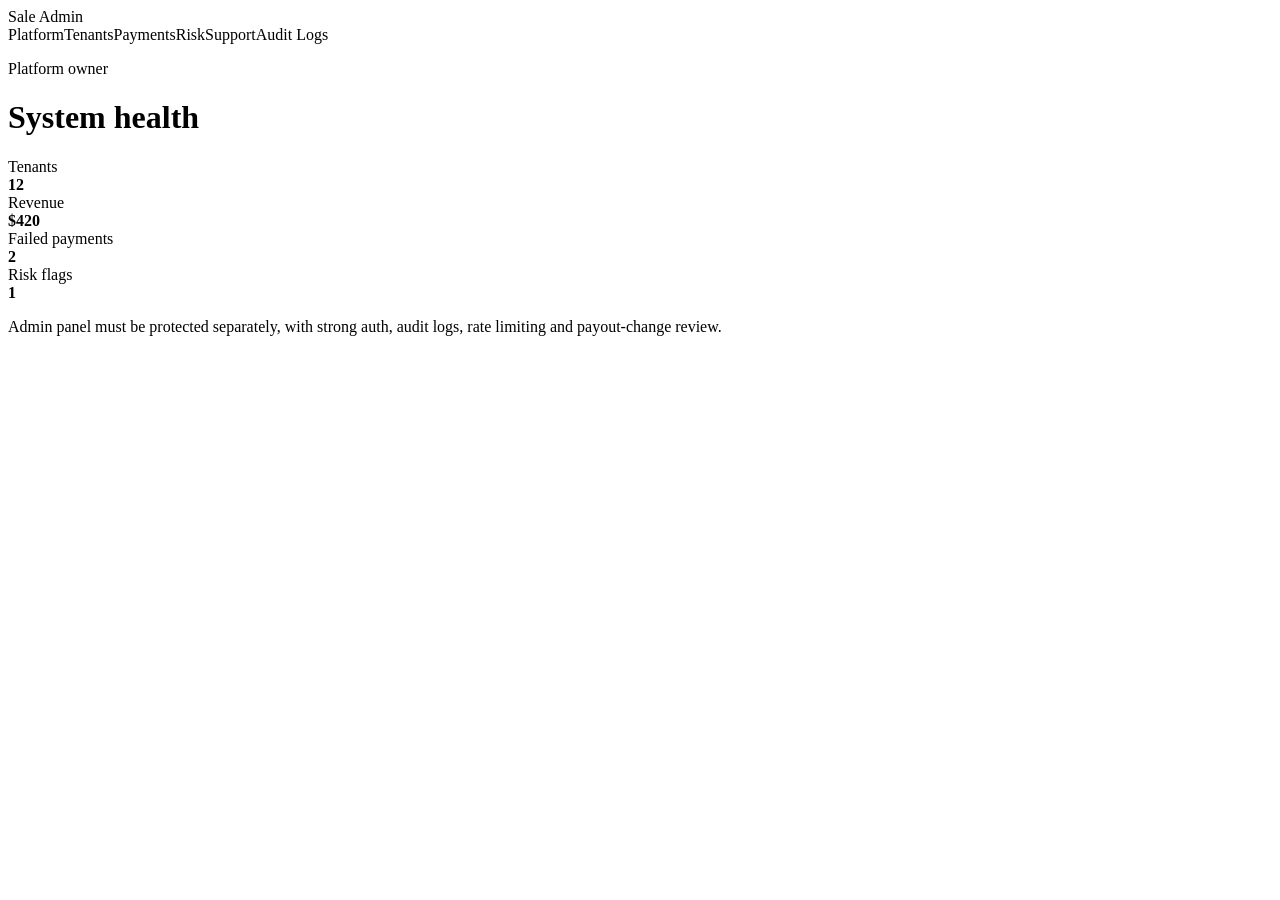
==== public/admin.html @ 6cf2f100 "Add files via upload" ====
<!doctype html><html lang="en"><head><meta charset="utf-8"><meta name="viewport" content="width=device-width,initial-scale=1"><title>Admin | Sale Company</title><link rel="stylesheet" href="assets/css/styles.css"></head><body><div class="dash"><aside class="side"><div class="brand">Sale Admin</div><a class="active">Platform</a><a>Tenants</a><a>Payments</a><a>Risk</a><a>Support</a><a>Audit Logs</a></aside><main class="main"><p class="eyebrow">Platform owner</p><h1>System health</h1><div class="metric-grid"><div class="metric"><span class="muted">Tenants</span><br><strong>12</strong></div><div class="metric"><span class="muted">Revenue</span><br><strong>$420</strong></div><div class="metric"><span class="muted">Failed payments</span><br><strong>2</strong></div><div class="metric"><span class="muted">Risk flags</span><br><strong>1</strong></div></div><p class="notice">Admin panel must be protected separately, with strong auth, audit logs, rate limiting and payout-change review.</p></main></div></body></html>
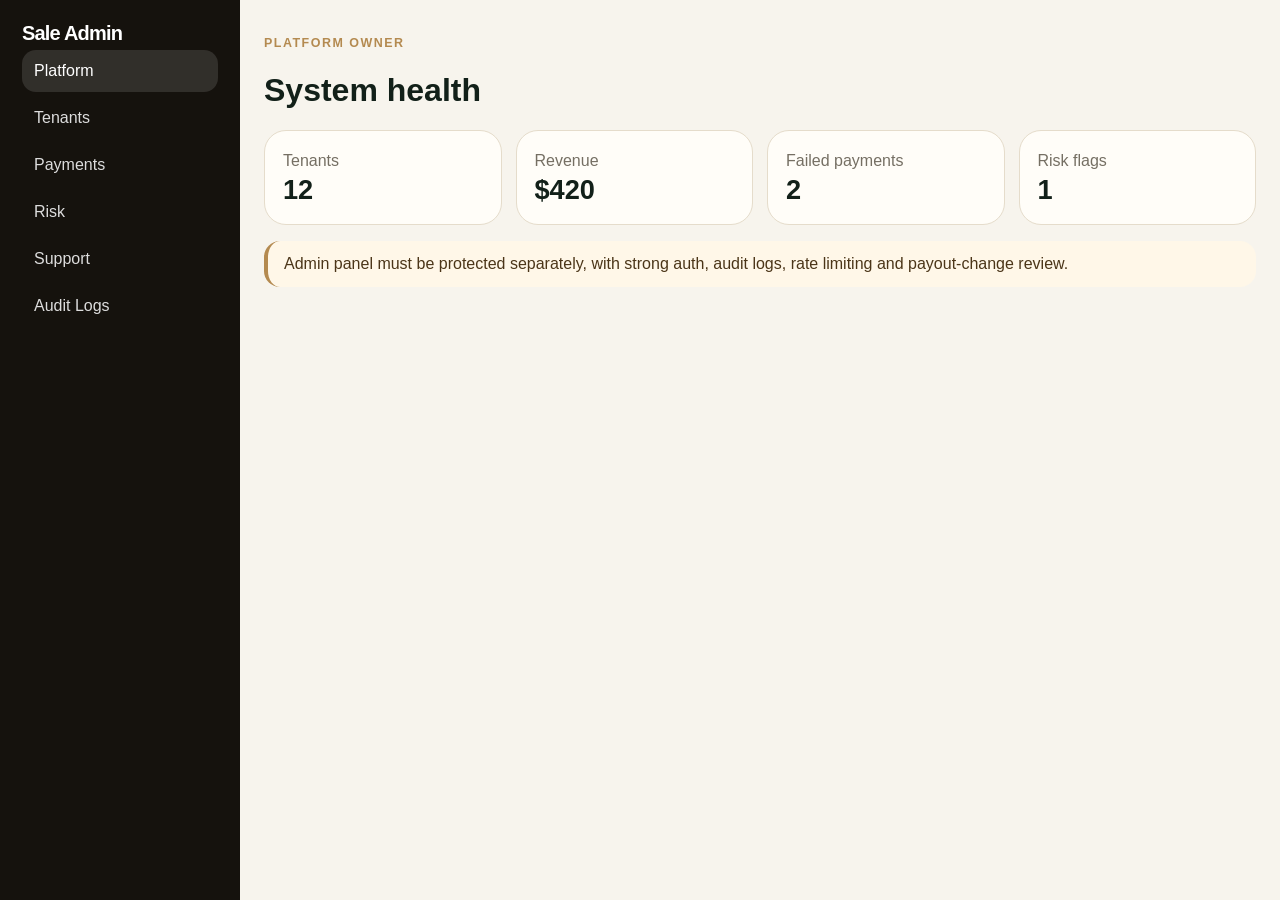
==== commit cbf509d3: "Add files via upload" ====
--- a/public/admin.html
+++ b/public/admin.html
@@ -1 +1,36 @@
-<!doctype html><html lang="en"><head><meta charset="utf-8"><meta name="viewport" content="width=device-width,initial-scale=1"><title>Admin | Sale Company</title><link rel="stylesheet" href="assets/css/styles.css"></head><body><div class="dash"><aside class="side"><div class="brand">Sale Admin</div><a class="active">Platform</a><a>Tenants</a><a>Payments</a><a>Risk</a><a>Support</a><a>Audit Logs</a></aside><main class="main"><p class="eyebrow">Platform owner</p><h1>System health</h1><div class="metric-grid"><div class="metric"><span class="muted">Tenants</span><br><strong>12</strong></div><div class="metric"><span class="muted">Revenue</span><br><strong>$420</strong></div><div class="metric"><span class="muted">Failed payments</span><br><strong>2</strong></div><div class="metric"><span class="muted">Risk flags</span><br><strong>1</strong></div></div><p class="notice">Admin panel must be protected separately, with strong auth, audit logs, rate limiting and payout-change review.</p></main></div></body></html>
+<!doctype html><html lang="en"><head><meta charset="utf-8"><meta name="viewport" content="width=device-width,initial-scale=1"><title>Admin | Sale Company</title><link rel="stylesheet" href="assets/css/styles.css"></head><body><div class="dash"><aside class="side"><div class="brand">Sale Admin</div><a class="active">Platform</a><a>Tenants</a><a>Payments</a><a>Risk</a><a>Support</a><a>Audit Logs</a></aside><main class="main"><p class="eyebrow">Platform owner</p><h1>System health</h1><div class="metric-grid"><div class="metric"><span class="muted">Tenants</span><br><strong>12</strong></div><div class="metric"><span class="muted">Revenue</span><br><strong>$420</strong></div><div class="metric"><span class="muted">Failed payments</span><br><strong>2</strong></div><div class="metric"><span class="muted">Risk flags</span><br><strong>1</strong></div></div><p class="notice">Admin panel must be protected separately, with strong auth, audit logs, rate limiting and payout-change review.</p></main></div>
+<script>
+document.addEventListener('DOMContentLoaded', () => {
+  // Mobile nav
+  const nav = document.querySelector('.nav-links,.main-nav,nav ul');
+  const header = document.querySelector('header') || document.body;
+  if(nav && !document.querySelector('.mobile-menu-btn')){
+    const btn = document.createElement('button');
+    btn.className = 'mobile-menu-btn';
+    btn.innerHTML = '☰';
+    btn.style.cssText='position:fixed;top:14px;right:14px;z-index:9999;padding:10px 14px;border:none;border-radius:10px;background:#0F5B47;color:#fff;font-size:20px;';
+    btn.onclick = ()=> nav.classList.toggle('mobile-open');
+    header.appendChild(btn);
+  }
+
+  // Scroll animations
+  const els = document.querySelectorAll('.card,.feature,.section,section,.product-card');
+  const obs = new IntersectionObserver((entries)=>{
+    entries.forEach(e=>{
+      if(e.isIntersecting){
+        e.target.style.opacity='1';
+        e.target.style.transform='translateY(0)';
+      }
+    });
+  }, {threshold:0.08});
+
+  els.forEach(el=>{
+    el.style.opacity='0';
+    el.style.transform='translateY(18px)';
+    el.style.transition='all .45s ease';
+    obs.observe(el);
+  });
+});
+</script>
+
+</body></html>
--- a/public/assets/css/styles.css
+++ b/public/assets/css/styles.css
@@ -0,0 +1,60 @@
+:root{--bg:#faf7ef;--paper:#fffdf8;--ink:#15120d;--muted:#756f63;--line:#e5dccb;--brand:#b48a50;--brand2:#2f2418;--danger:#8b1e1e;--ok:#166534;--radius:24px;--shadow:0 18px 50px rgba(20,16,10,.08)}*{box-sizing:border-box}body{margin:0;font-family:Inter,system-ui,-apple-system,Segoe UI,sans-serif;background:var(--bg);color:var(--ink)}a{color:inherit;text-decoration:none}button,input,select,textarea{font:inherit}.wrap{width:min(1120px,92vw);margin:auto}.nav{position:sticky;top:0;z-index:20;backdrop-filter:blur(14px);background:rgba(250,247,239,.86);border-bottom:1px solid var(--line)}.nav-inner{height:72px;display:flex;align-items:center;justify-content:space-between}.brand{font-weight:900;letter-spacing:-.04em;font-size:1.25rem}.pill{display:inline-flex;gap:8px;align-items:center;border:1px solid var(--line);border-radius:999px;padding:10px 14px;background:rgba(255,255,255,.55);color:var(--muted)}.btn{border:0;border-radius:999px;background:var(--ink);color:white;padding:13px 18px;font-weight:800;cursor:pointer;display:inline-flex;align-items:center;justify-content:center;gap:8px}.btn.light{background:var(--paper);color:var(--ink);border:1px solid var(--line)}.btn.gold{background:var(--brand);color:#fff}.hero{padding:64px 0 36px}.grid{display:grid;grid-template-columns:1.08fr .92fr;gap:32px;align-items:center}.eyebrow{color:var(--brand);font-weight:900;text-transform:uppercase;letter-spacing:.12em;font-size:.78rem}.h1{font-size:clamp(2.5rem,7vw,5.7rem);line-height:.88;letter-spacing:-.075em;margin:14px 0 20px}.lead{font-size:clamp(1.05rem,2vw,1.35rem);line-height:1.55;color:var(--muted);max-width:650px}.card{background:var(--paper);border:1px solid var(--line);border-radius:var(--radius);box-shadow:var(--shadow);padding:22px}.phone{border-radius:34px;background:#111;padding:12px;box-shadow:0 35px 80px rgba(0,0,0,.16)}.screen{border-radius:26px;background:var(--paper);overflow:hidden;min-height:560px}.store-hero{height:210px;background:linear-gradient(135deg,#e8dcc8,#a88252);position:relative}.store-hero img{width:100%;height:100%;object-fit:cover}.avatar{width:78px;height:78px;border-radius:24px;background:white;border:4px solid var(--paper);margin:-36px 18px 0;position:relative;display:grid;place-items:center;font-weight:900}.store-pad{padding:18px}.tabs,.chips{display:flex;gap:10px;overflow:auto;padding:8px 0}.chip,.tab{white-space:nowrap;border:1px solid var(--line);border-radius:999px;padding:9px 12px;background:white;color:var(--muted);cursor:pointer}.chip.active,.tab.active{background:var(--ink);color:white;border-color:var(--ink)}.items{display:grid;grid-template-columns:repeat(3,1fr);gap:16px}.item{background:var(--paper);border:1px solid var(--line);border-radius:22px;overflow:hidden}.item-img{height:150px;background:#eadfce}.item-img img{width:100%;height:100%;object-fit:cover}.item-body{padding:14px}.price{font-weight:900}.section{padding:54px 0}.section h2{font-size:clamp(2rem,4vw,3.5rem);line-height:.95;letter-spacing:-.055em;margin:0 0 18px}.features{display:grid;grid-template-columns:repeat(3,1fr);gap:16px}.feature{background:var(--paper);border:1px solid var(--line);border-radius:24px;padding:22px}.feature h3{margin:0 0 8px}.muted{color:var(--muted);line-height:1.55}.dash{display:grid;grid-template-columns:240px 1fr;min-height:100vh}.side{background:#15120d;color:#fff;padding:22px;position:sticky;top:0;height:100vh}.side a{display:block;color:#ddd;padding:12px;border-radius:14px;margin:5px 0}.side a.active{background:rgba(255,255,255,.12);color:#fff}.main{padding:24px}.metric-grid{display:grid;grid-template-columns:repeat(4,1fr);gap:14px}.metric{background:var(--paper);border:1px solid var(--line);border-radius:22px;padding:18px}.metric strong{font-size:1.7rem}.table{width:100%;border-collapse:separate;border-spacing:0 10px}.table td,.table th{text-align:left;padding:14px;background:var(--paper);border-top:1px solid var(--line);border-bottom:1px solid var(--line)}.table td:first-child,.table th:first-child{border-left:1px solid var(--line);border-radius:16px 0 0 16px}.table td:last-child,.table th:last-child{border-right:1px solid var(--line);border-radius:0 16px 16px 0}.form{display:grid;gap:12px}.input{width:100%;border:1px solid var(--line);border-radius:16px;padding:13px 14px;background:white}.notice{border-left:4px solid var(--brand);padding:14px 16px;background:#fff7e8;border-radius:16px;color:#4b3518}.footer{padding:40px 0;color:var(--muted);border-top:1px solid var(--line)}@media(max-width:860px){.grid,.features,.dash{grid-template-columns:1fr}.items{grid-template-columns:1fr 1fr}.metric-grid{grid-template-columns:1fr 1fr}.side{position:relative;height:auto}.nav-inner{height:64px}.hero{padding-top:38px}.h1{font-size:3rem}.screen{min-height:500px}}@media(max-width:520px){.items,.metric-grid{grid-template-columns:1fr}.btn{width:100%}.nav .pill{display:none}.card{padding:16px}.phone{padding:8px;border-radius:28px}}
+
+
+:root{
+ --sale-green:#0F5B47;
+ --sale-cream:#f7f4ed;
+ --sale-gold:#b48a50;
+ --sale-text:#122019;
+}
+
+body{
+ font-family: Inter, Arial, sans-serif;
+ background: var(--sale-cream);
+ color: var(--sale-text);
+}
+
+.mobile-open{
+ display:flex !important;
+ flex-direction:column !important;
+ position:fixed;
+ inset:0;
+ background:#0F5B47;
+ padding:90px 30px;
+ z-index:9998;
+}
+
+.mobile-open a{
+ color:#fff !important;
+ font-size:20px;
+ margin-bottom:18px;
+}
+
+button,.btn{
+ border-radius:12px !important;
+ transition:all .25s ease;
+}
+
+button:hover,.btn:hover{
+ transform:translateY(-2px);
+}
+
+.product-card,.card,.feature{
+ border-radius:18px !important;
+ overflow:hidden;
+ background:#fff;
+ box-shadow:0 10px 30px rgba(0,0,0,.06);
+}
+
+img{
+ border-radius:14px;
+}
+
+@media(max-width:768px){
+ .grid,.products-grid,.cards{
+   grid-template-columns:1fr !important;
+ }
+ nav ul,.main-nav,.nav-links{
+   display:none;
+ }
+}
